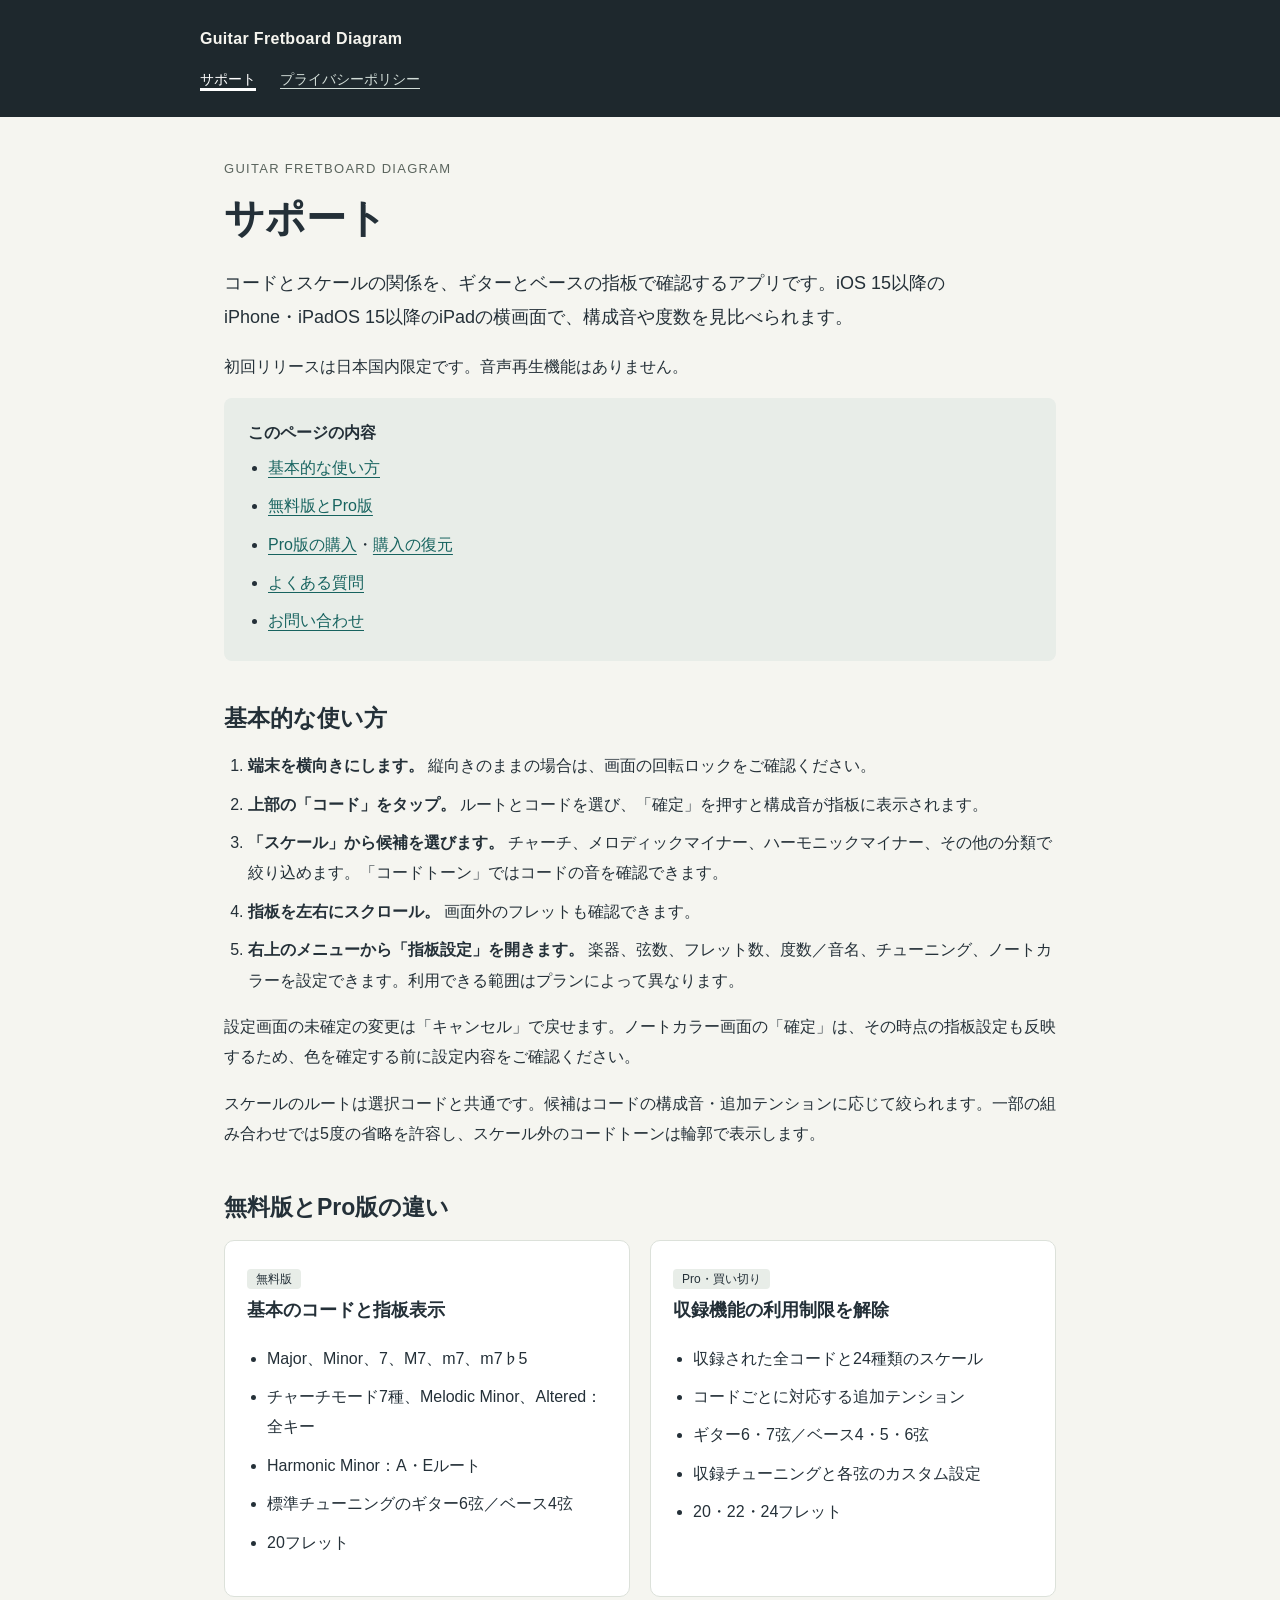
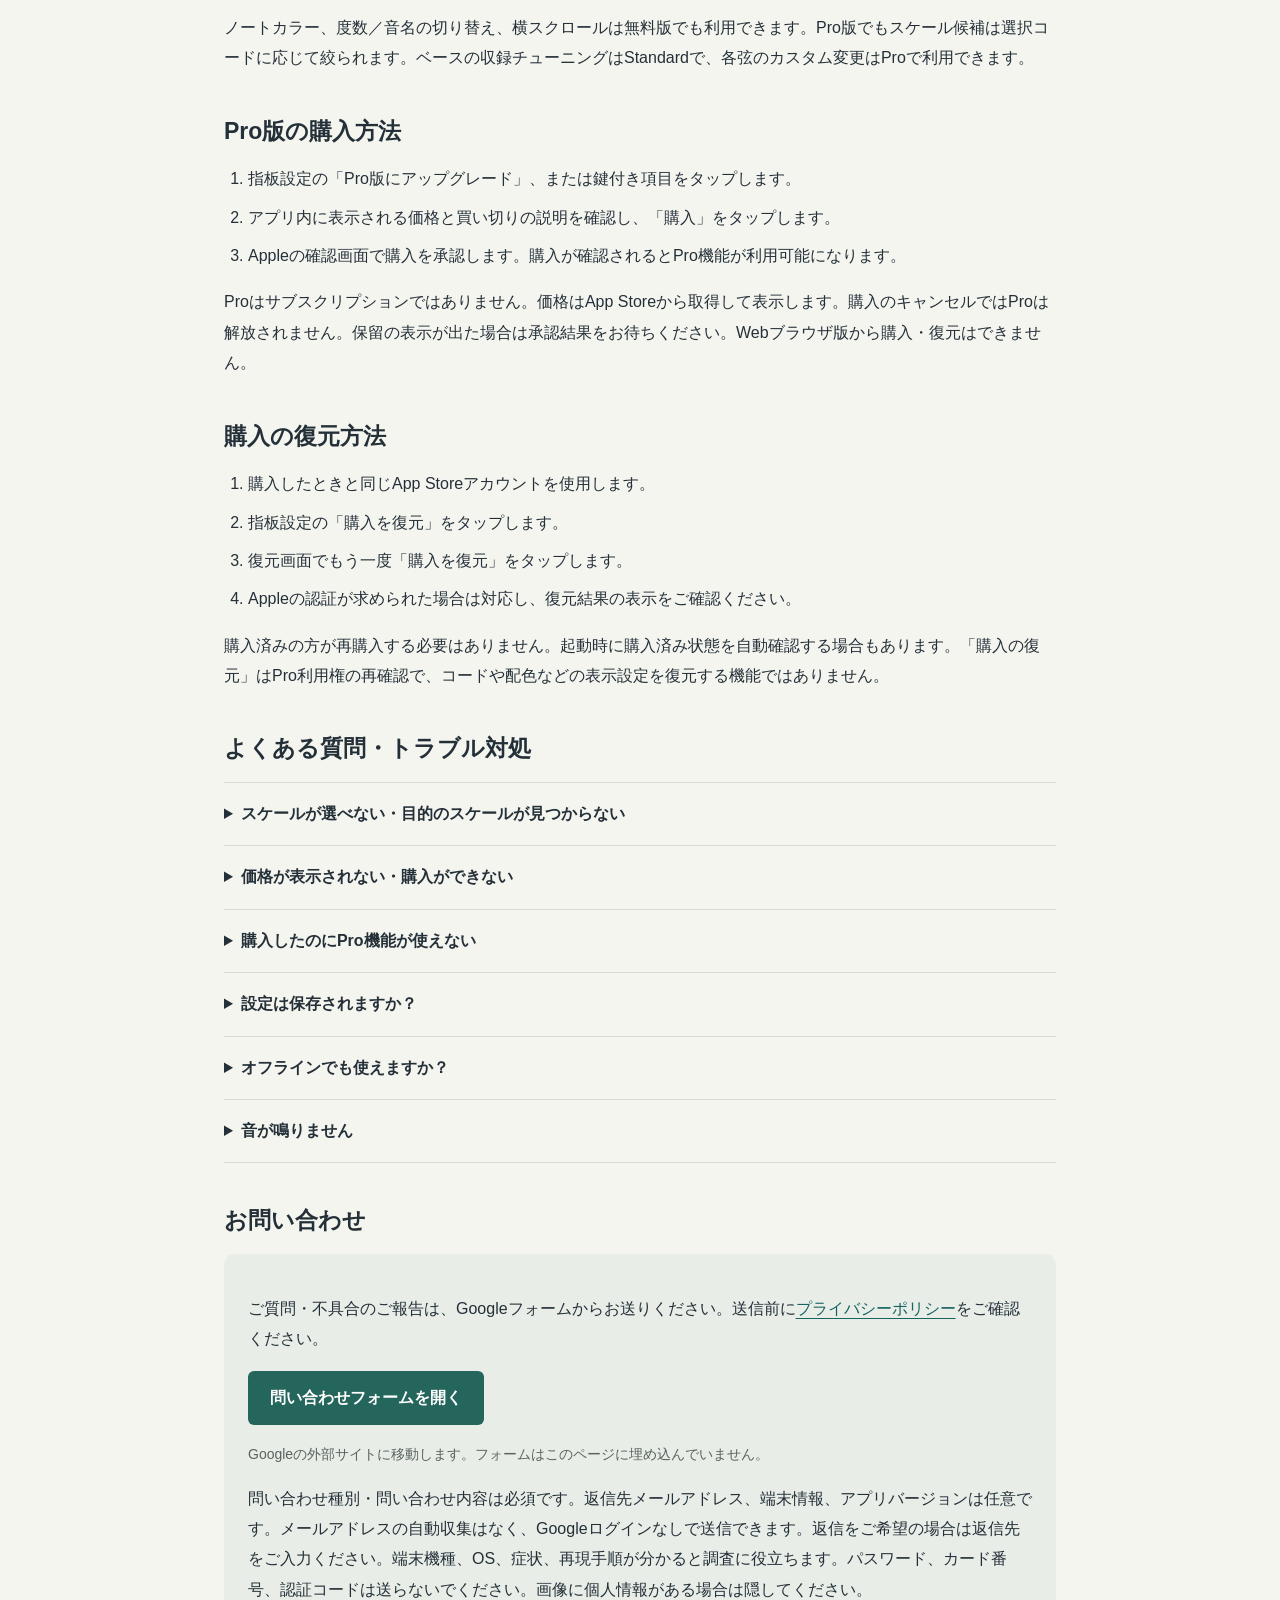
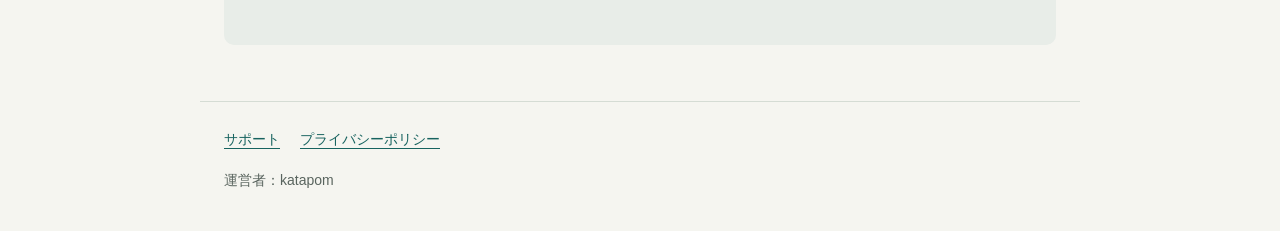
==== index.html @ 8c24adae "docs: add Japanese support and privacy policy website" ====
<!doctype html>
<html lang="ja"><head><meta charset="utf-8"><meta name="viewport" content="width=device-width, initial-scale=1"><meta name="referrer" content="no-referrer"><meta name="description" content="Guitar Fretboard Diagramのサポート。"><title>サポート | Guitar Fretboard Diagram</title><link rel="stylesheet" href="styles.css"></head>
<body><a class="skip" href="#main">本文へ移動</a><header class="site-header"><a class="brand" href="index.html">Guitar Fretboard Diagram</a><nav aria-label="ページ案内"><a href="index.html" aria-current="page">サポート</a><a href="privacy.html">プライバシーポリシー</a></nav></header><main id="main"><p class="eyebrow">GUITAR FRETBOARD DIAGRAM</p><h1>サポート</h1><p class="lead">コードとスケールの関係を、ギターとベースの指板で確認するアプリです。iOS 15以降のiPhone・iPadOS 15以降のiPadの横画面で、構成音や度数を見比べられます。</p><p>初回リリースは日本国内限定です。音声再生機能はありません。</p>
<nav class="toc" aria-label="目次"><strong>このページの内容</strong><ul><li><a href="#basics">基本的な使い方</a></li><li><a href="#plans">無料版とPro版</a></li><li><a href="#purchase">Pro版の購入</a>・<a href="#restore">購入の復元</a></li><li><a href="#faq">よくある質問</a></li><li><a href="#contact">お問い合わせ</a></li></ul></nav>
<section id="basics"><h2>基本的な使い方</h2><ol><li><strong>端末を横向きにします。</strong> 縦向きのままの場合は、画面の回転ロックをご確認ください。</li><li><strong>上部の「コード」をタップ。</strong> ルートとコードを選び、「確定」を押すと構成音が指板に表示されます。</li><li><strong>「スケール」から候補を選びます。</strong> チャーチ、メロディックマイナー、ハーモニックマイナー、その他の分類で絞り込めます。「コードトーン」ではコードの音を確認できます。</li><li><strong>指板を左右にスクロール。</strong> 画面外のフレットも確認できます。</li><li><strong>右上のメニューから「指板設定」を開きます。</strong> 楽器、弦数、フレット数、度数／音名、チューニング、ノートカラーを設定できます。利用できる範囲はプランによって異なります。</li></ol><p>設定画面の未確定の変更は「キャンセル」で戻せます。ノートカラー画面の「確定」は、その時点の指板設定も反映するため、色を確定する前に設定内容をご確認ください。</p><p>スケールのルートは選択コードと共通です。候補はコードの構成音・追加テンションに応じて絞られます。一部の組み合わせでは5度の省略を許容し、スケール外のコードトーンは輪郭で表示します。</p></section>
<section id="plans"><h2>無料版とPro版の違い</h2><div class="cards"><article class="card"><span class="tag">無料版</span><h3>基本のコードと指板表示</h3><ul><li>Major、Minor、7、M7、m7、m7♭5</li><li>チャーチモード7種、Melodic Minor、Altered：全キー</li><li>Harmonic Minor：A・Eルート</li><li>標準チューニングのギター6弦／ベース4弦</li><li>20フレット</li></ul></article><article class="card"><span class="tag">Pro・買い切り</span><h3>収録機能の利用制限を解除</h3><ul><li>収録された全コードと24種類のスケール</li><li>コードごとに対応する追加テンション</li><li>ギター6・7弦／ベース4・5・6弦</li><li>収録チューニングと各弦のカスタム設定</li><li>20・22・24フレット</li></ul></article></div><p>ノートカラー、度数／音名の切り替え、横スクロールは無料版でも利用できます。Pro版でもスケール候補は選択コードに応じて絞られます。ベースの収録チューニングはStandardで、各弦のカスタム変更はProで利用できます。</p></section>
<section id="purchase"><h2>Pro版の購入方法</h2><ol><li>指板設定の「Pro版にアップグレード」、または鍵付き項目をタップします。</li><li>アプリ内に表示される価格と買い切りの説明を確認し、「購入」をタップします。</li><li>Appleの確認画面で購入を承認します。購入が確認されるとPro機能が利用可能になります。</li></ol><p>Proはサブスクリプションではありません。価格はApp Storeから取得して表示します。購入のキャンセルではProは解放されません。保留の表示が出た場合は承認結果をお待ちください。Webブラウザ版から購入・復元はできません。</p></section>
<section id="restore"><h2>購入の復元方法</h2><ol><li>購入したときと同じApp Storeアカウントを使用します。</li><li>指板設定の「購入を復元」をタップします。</li><li>復元画面でもう一度「購入を復元」をタップします。</li><li>Appleの認証が求められた場合は対応し、復元結果の表示をご確認ください。</li></ol><p>購入済みの方が再購入する必要はありません。起動時に購入済み状態を自動確認する場合もあります。「購入の復元」はPro利用権の再確認で、コードや配色などの表示設定を復元する機能ではありません。</p></section>
<section id="faq"><h2>よくある質問・トラブル対処</h2>
<details><summary>スケールが選べない・目的のスケールが見つからない</summary><p>先にコードを選んでください。候補はコードと追加テンションに応じて変わります。分類を「すべて」に戻して確認してください。候補にないスケールを単独で選ぶことはできません。鍵付き候補はPro限定です。</p></details>
<details><summary>価格が表示されない・購入ができない</summary><p>通信状態と端末のアプリ内購入制限をご確認のうえ、Pro画面の「再確認」をお試しください。Apple Accountや支払いの問題はAppleの設定もご確認ください。</p></details>
<details><summary>購入したのにPro機能が使えない</summary><p>アプリを終了して開き直し、購入時と同じApp Storeアカウントで「購入を復元」をお試しください。解決しない場合は下記窓口へご連絡ください。確認のために再購入したり、購入履歴を消去したりする必要はありません。</p></details>
<details><summary>設定は保存されますか？</summary><p>確定したコード・スケール・指板設定は端末内に保存されます。アプリ独自のクラウド同期はありません。アプリの削除等で設定が失われる場合があるため、不具合対処としての削除は慎重に行ってください。保存エラーが表示された場合、現在の表示に反映されていても次回起動時の復元は保証されません。</p></details>
<details><summary>オフラインでも使えますか？</summary><p>指板の計算・描画は端末内で行います。商品情報の取得・購入・復元には通信が必要になる場合があります。オフライン時の購入権限確認を含むすべての動作は保証していません。</p></details>
<details><summary>音が鳴りません</summary><p>本アプリは指板上の音を視覚的に確認するアプリです。音声再生には対応していません。</p></details></section>
<section id="contact"><h2>お問い合わせ</h2><div class="contact"><p>ご質問・不具合のご報告は、Googleフォームからお送りください。送信前に<a href="privacy.html">プライバシーポリシー</a>をご確認ください。</p><p><a class="button" href="https://docs.google.com/forms/d/e/1FAIpQLScnGEa3YlONoe1XNNEjUxwonOqT7G28QHAEeaNeL3XfKKXX0g/viewform" rel="external noreferrer">問い合わせフォームを開く</a></p><p class="small">Googleの外部サイトに移動します。フォームはこのページに埋め込んでいません。</p><p>問い合わせ種別・問い合わせ内容は必須です。返信先メールアドレス、端末情報、アプリバージョンは任意です。メールアドレスの自動収集はなく、Googleログインなしで送信できます。返信をご希望の場合は返信先をご入力ください。端末機種、OS、症状、再現手順が分かると調査に役立ちます。パスワード、カード番号、認証コードは送らないでください。画像に個人情報がある場合は隠してください。</p></div></section></main><footer><a href="index.html">サポート</a><a href="privacy.html">プライバシーポリシー</a><p>運営者：katapom</p></footer></body></html>
---- styles.css ----
*{box-sizing:border-box}html{scroll-behavior:smooth}body{margin:0;background:#f5f5f0;color:#243038;font-family:-apple-system,BlinkMacSystemFont,"Helvetica Neue","Hiragino Kaku Gothic ProN",Meiryo,sans-serif;font-size:16px;line-height:1.9;overflow-wrap:anywhere}a{color:#17635f;text-underline-offset:4px}a:focus-visible,summary:focus-visible{outline:3px solid #a67421;outline-offset:4px}.skip{position:absolute;left:16px;top:-100px}.skip:focus{top:12px;background:white;padding:8px;z-index:3}.site-header{background:#1e282d;color:#f6f5ef;padding:24px max(20px,calc((100% - 880px)/2))}.brand{color:inherit;text-decoration:none;font-weight:700;letter-spacing:.02em}.site-header nav{display:flex;gap:24px;flex-wrap:wrap;margin-top:12px}.site-header nav a{color:#d2ddd8;font-size:14px}.site-header nav [aria-current]{color:#fff;text-decoration-thickness:3px}main{max-width:880px;margin:0 auto;padding:40px 24px 56px}h1{font-size:clamp(27px,5vw,40px);line-height:1.4;margin:8px 0 20px}h2{font-size:23px;line-height:1.5;margin:40px 0 16px}h3{font-size:18px;margin:22px 0 8px}.eyebrow{font-size:13px;letter-spacing:.1em;color:#5b655e;margin:0}.lead{font-size:18px;max-width:42em}.toc{background:#e8ede8;padding:20px 24px;border-radius:8px}.toc ul{margin:4px 0;padding-left:20px}.cards{display:grid;grid-template-columns:1fr 1fr;gap:20px}.card{background:white;padding:22px;border:1px solid #dce1da;border-radius:10px}.card h3{margin-top:0}.card ul{padding-left:20px}.tag{font-size:12px;background:#e8ede8;padding:3px 9px;border-radius:4px}li+li{margin-top:8px}ol{padding-left:24px}details{border-top:1px solid #d5dcd4;padding:16px 0}details:last-child{border-bottom:1px solid #d5dcd4}summary{font-weight:600;cursor:pointer}details p{margin:12px 0}.contact{background:#e8ede8;padding:24px;border-radius:10px}.button{display:inline-block;padding:12px 22px;background:#24665c;color:#fff;border-radius:6px;text-decoration:none;font-weight:600}footer{border-top:1px solid #d5dcd4;max-width:880px;margin:auto;padding:24px;font-size:14px;color:#59645e}footer a{margin-right:20px}.small{font-size:14px;color:#59645e}section{scroll-margin-top:20px}@media(max-width:600px){main{padding:28px 20px 40px}.site-header{padding:20px}.cards{grid-template-columns:1fr;gap:16px}h2{font-size:21px}.card{padding:18px}.toc{padding:16px 20px}.contact{padding:20px}}@media(prefers-reduced-motion:reduce){html{scroll-behavior:auto}}
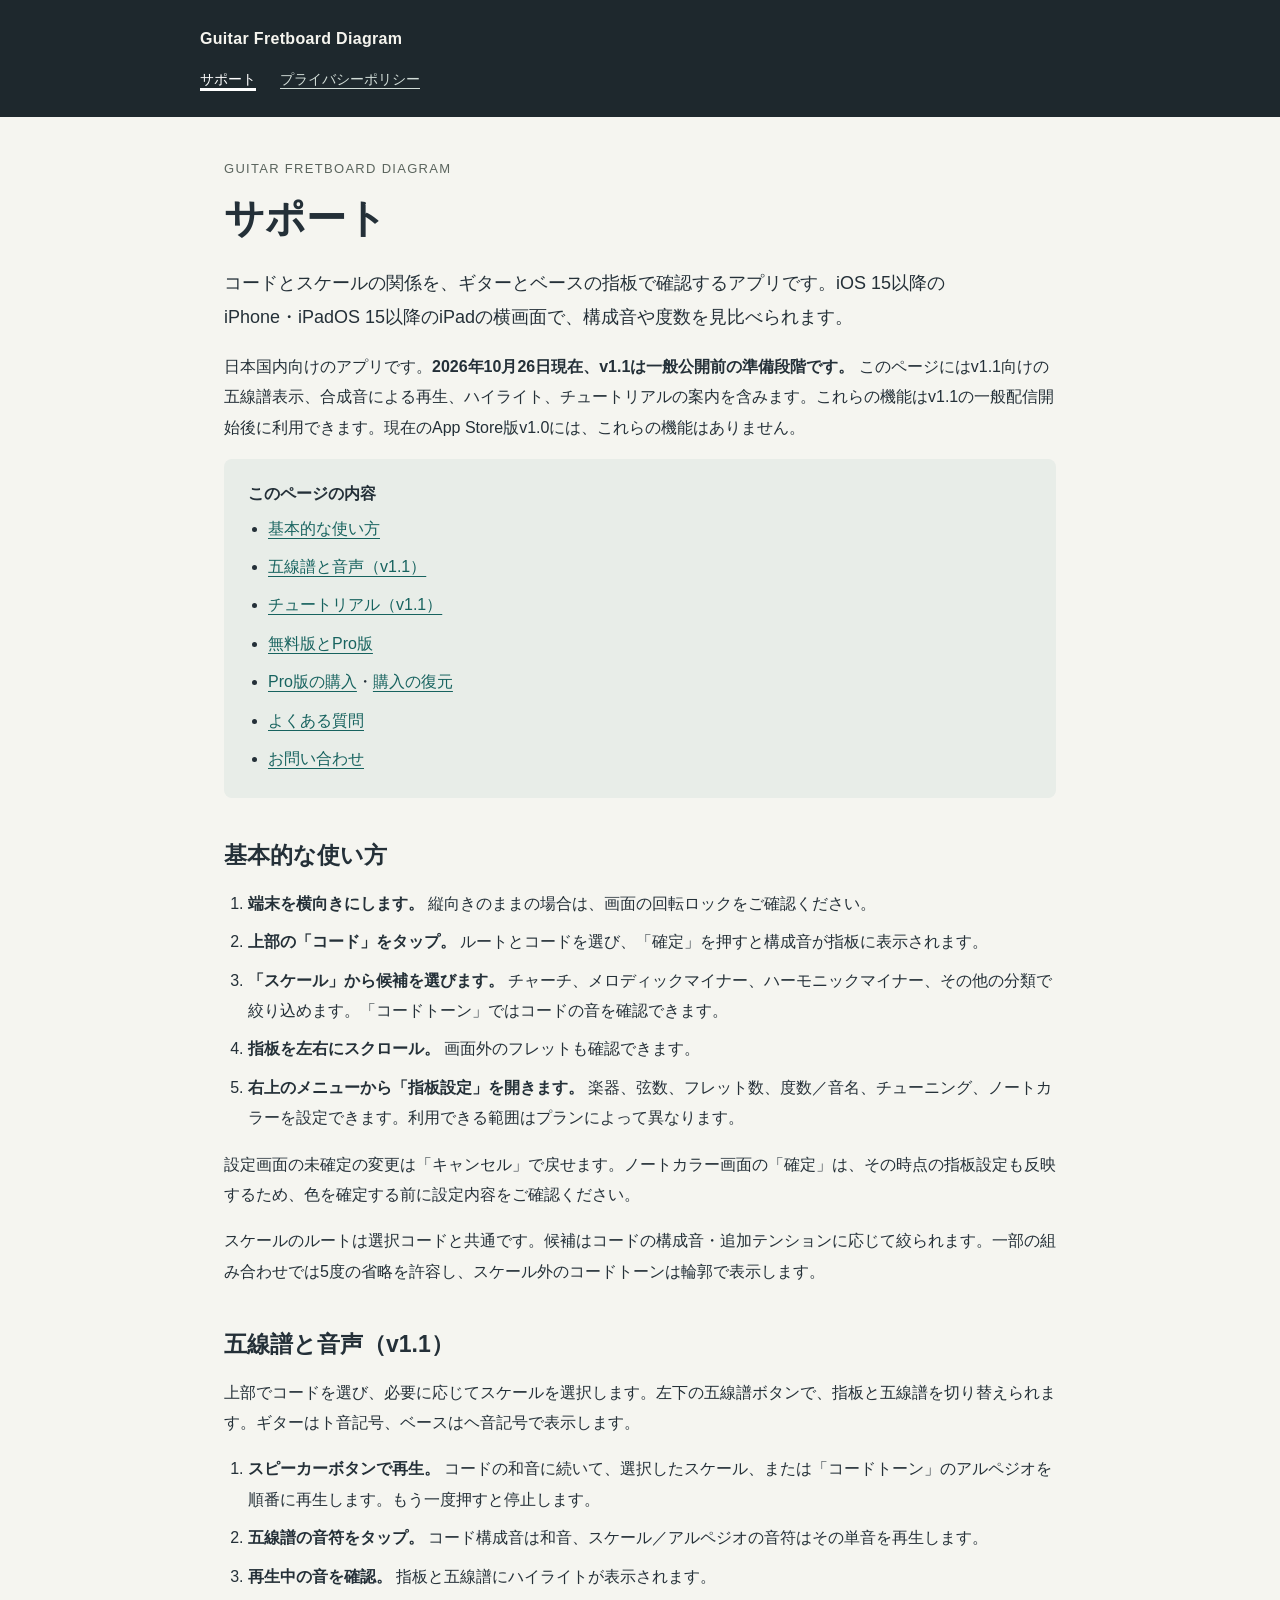
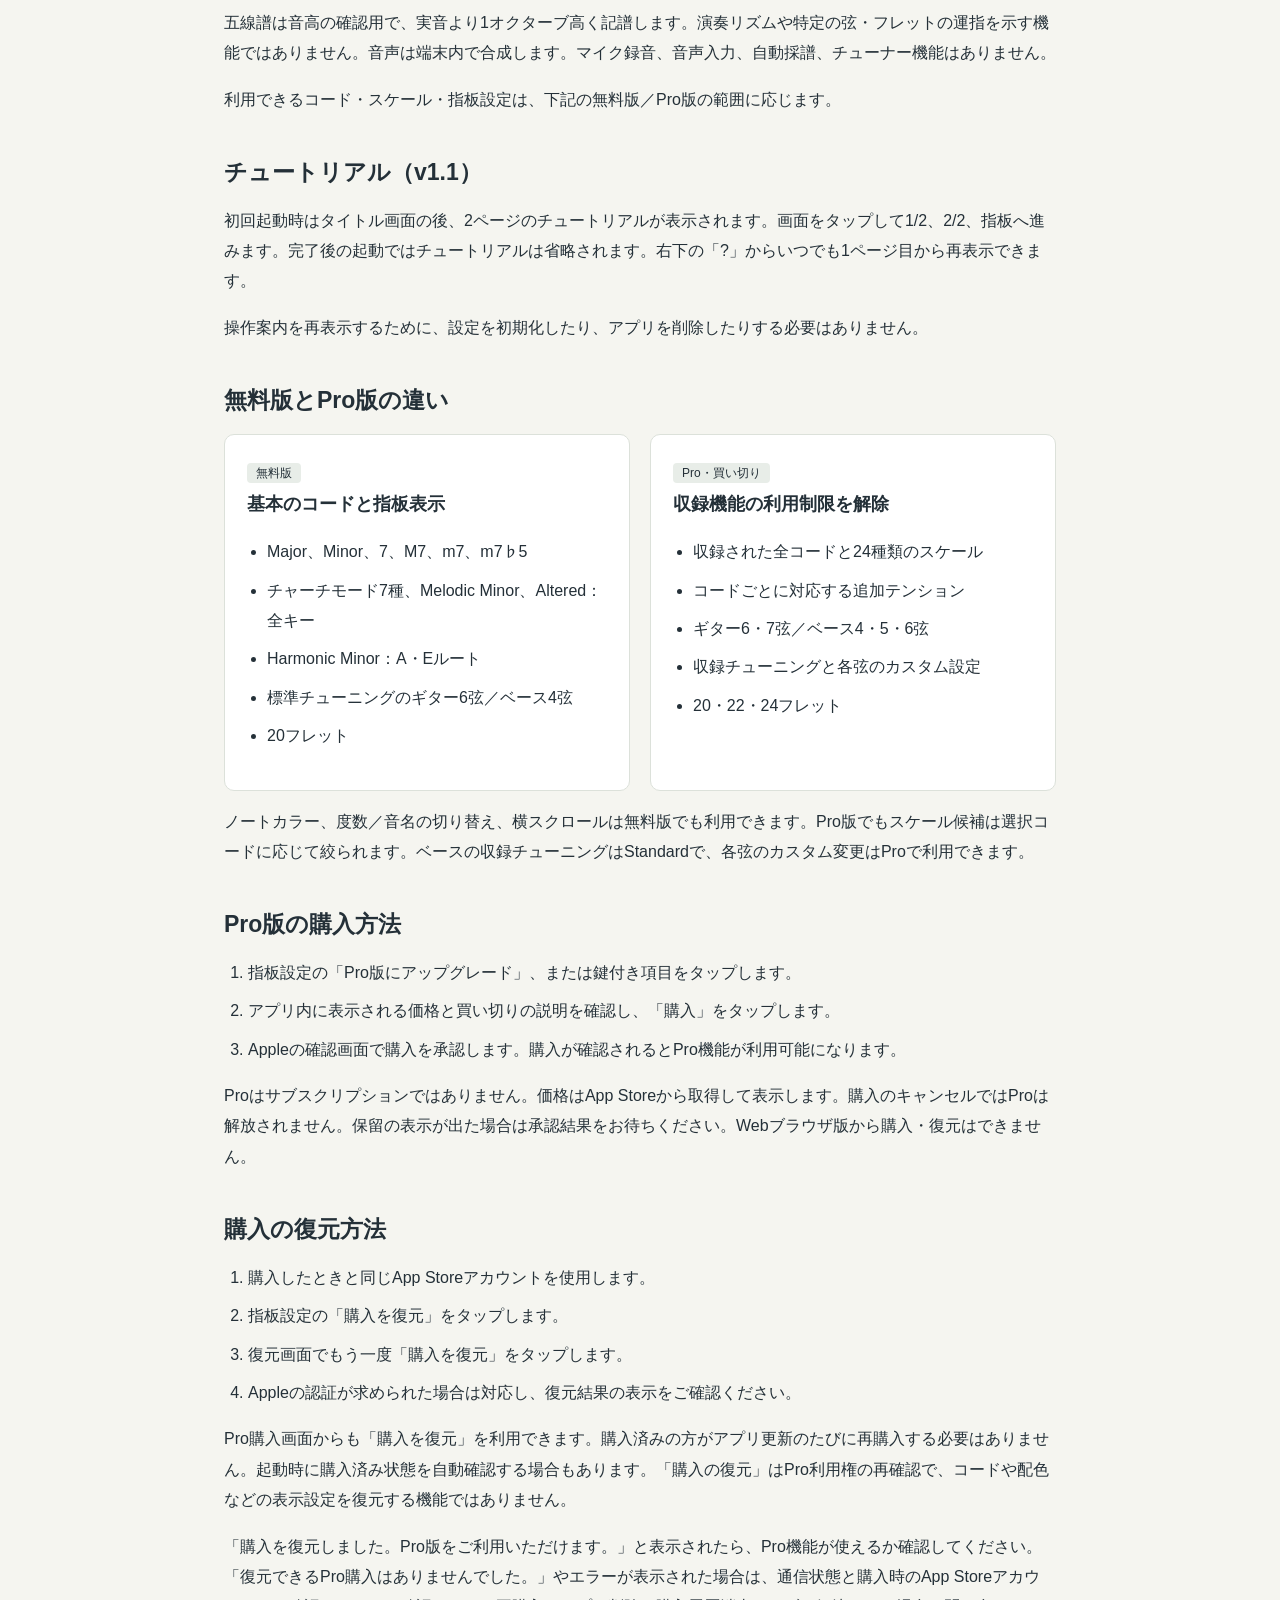
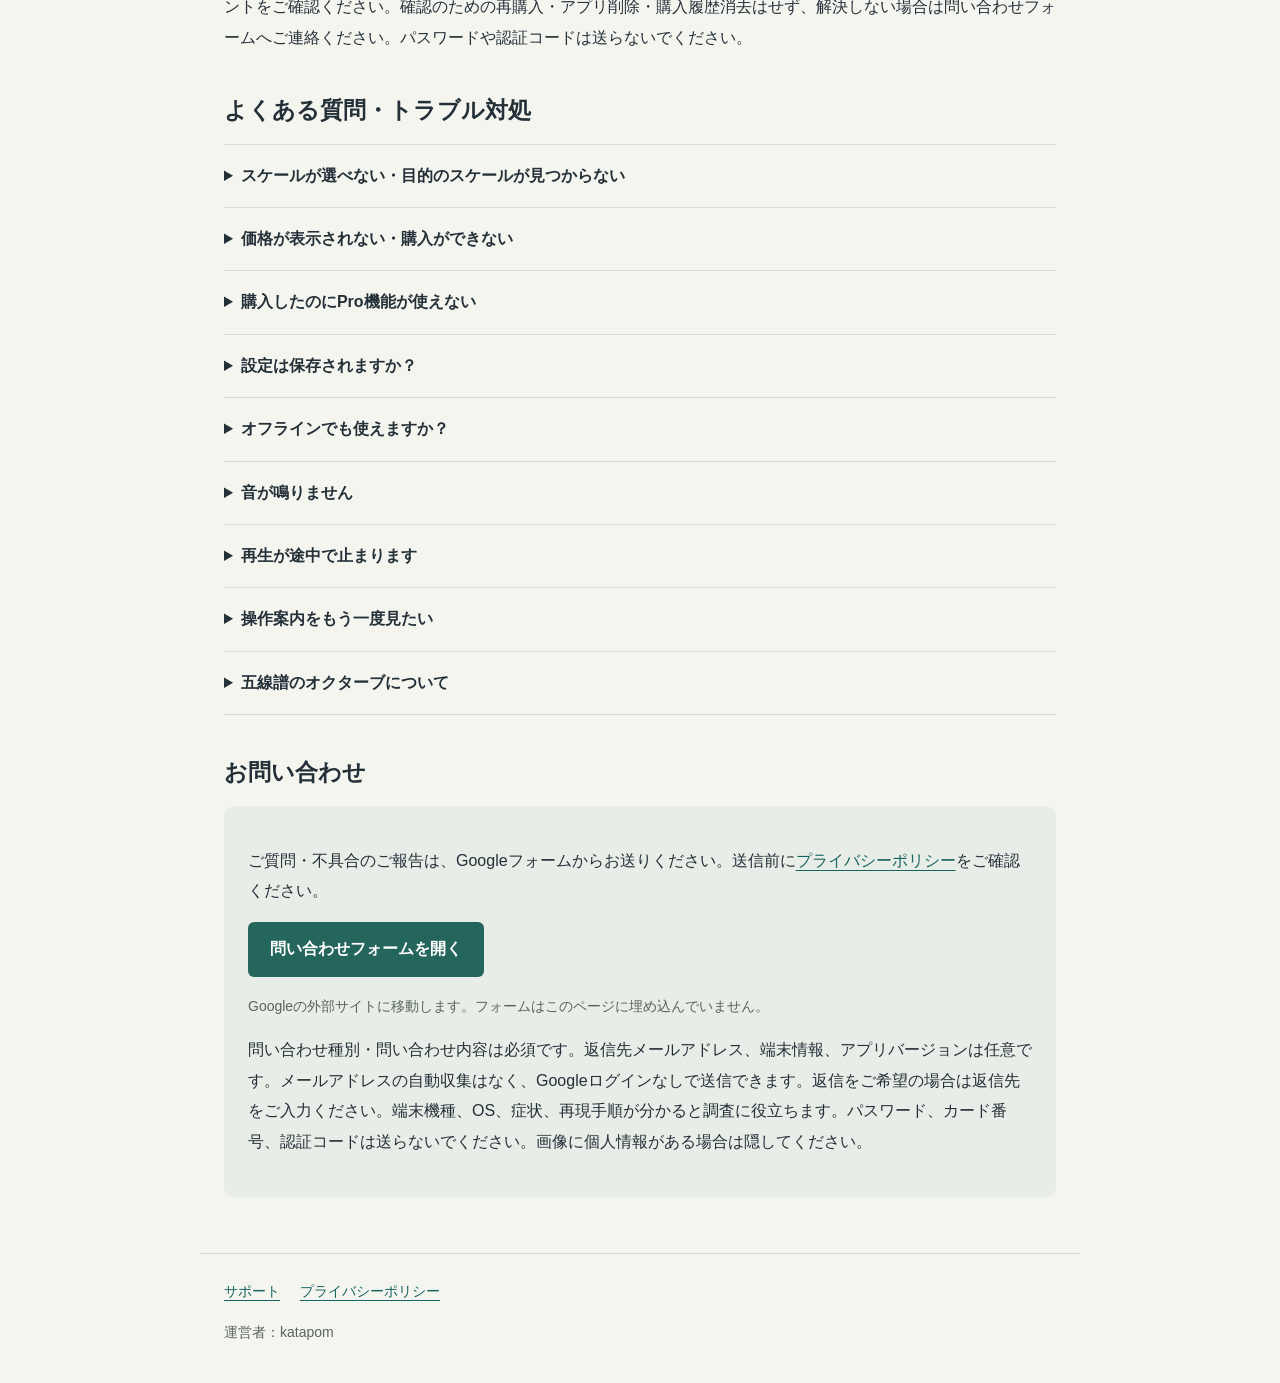
==== commit 1685694a: "docs: update support guidance for v1.1" ====
--- a/index.html
+++ b/index.html
@@ -1,16 +1,25 @@
 <!doctype html>
 <html lang="ja"><head><meta charset="utf-8"><meta name="viewport" content="width=device-width, initial-scale=1"><meta name="referrer" content="no-referrer"><meta name="description" content="Guitar Fretboard Diagramのサポート。"><title>サポート | Guitar Fretboard Diagram</title><link rel="stylesheet" href="styles.css"></head>
-<body><a class="skip" href="#main">本文へ移動</a><header class="site-header"><a class="brand" href="index.html">Guitar Fretboard Diagram</a><nav aria-label="ページ案内"><a href="index.html" aria-current="page">サポート</a><a href="privacy.html">プライバシーポリシー</a></nav></header><main id="main"><p class="eyebrow">GUITAR FRETBOARD DIAGRAM</p><h1>サポート</h1><p class="lead">コードとスケールの関係を、ギターとベースの指板で確認するアプリです。iOS 15以降のiPhone・iPadOS 15以降のiPadの横画面で、構成音や度数を見比べられます。</p><p>初回リリースは日本国内限定です。音声再生機能はありません。</p>
-<nav class="toc" aria-label="目次"><strong>このページの内容</strong><ul><li><a href="#basics">基本的な使い方</a></li><li><a href="#plans">無料版とPro版</a></li><li><a href="#purchase">Pro版の購入</a>・<a href="#restore">購入の復元</a></li><li><a href="#faq">よくある質問</a></li><li><a href="#contact">お問い合わせ</a></li></ul></nav>
+<body><a class="skip" href="#main">本文へ移動</a><header class="site-header"><a class="brand" href="index.html">Guitar Fretboard Diagram</a><nav aria-label="ページ案内"><a href="index.html" aria-current="page">サポート</a><a href="privacy.html">プライバシーポリシー</a></nav></header><main id="main"><p class="eyebrow">GUITAR FRETBOARD DIAGRAM</p><h1>サポート</h1><p class="lead">コードとスケールの関係を、ギターとベースの指板で確認するアプリです。iOS 15以降のiPhone・iPadOS 15以降のiPadの横画面で、構成音や度数を見比べられます。</p><p>日本国内向けのアプリです。<strong>2026年10月26日現在、v1.1は一般公開前の準備段階です。</strong> このページにはv1.1向けの五線譜表示、合成音による再生、ハイライト、チュートリアルの案内を含みます。これらの機能はv1.1の一般配信開始後に利用できます。現在のApp Store版v1.0には、これらの機能はありません。</p>
+<nav class="toc" aria-label="目次"><strong>このページの内容</strong><ul><li><a href="#basics">基本的な使い方</a></li><li><a href="#notation-audio">五線譜と音声（v1.1）</a></li><li><a href="#tutorial">チュートリアル（v1.1）</a></li><li><a href="#plans">無料版とPro版</a></li><li><a href="#purchase">Pro版の購入</a>・<a href="#restore">購入の復元</a></li><li><a href="#faq">よくある質問</a></li><li><a href="#contact">お問い合わせ</a></li></ul></nav>
 <section id="basics"><h2>基本的な使い方</h2><ol><li><strong>端末を横向きにします。</strong> 縦向きのままの場合は、画面の回転ロックをご確認ください。</li><li><strong>上部の「コード」をタップ。</strong> ルートとコードを選び、「確定」を押すと構成音が指板に表示されます。</li><li><strong>「スケール」から候補を選びます。</strong> チャーチ、メロディックマイナー、ハーモニックマイナー、その他の分類で絞り込めます。「コードトーン」ではコードの音を確認できます。</li><li><strong>指板を左右にスクロール。</strong> 画面外のフレットも確認できます。</li><li><strong>右上のメニューから「指板設定」を開きます。</strong> 楽器、弦数、フレット数、度数／音名、チューニング、ノートカラーを設定できます。利用できる範囲はプランによって異なります。</li></ol><p>設定画面の未確定の変更は「キャンセル」で戻せます。ノートカラー画面の「確定」は、その時点の指板設定も反映するため、色を確定する前に設定内容をご確認ください。</p><p>スケールのルートは選択コードと共通です。候補はコードの構成音・追加テンションに応じて絞られます。一部の組み合わせでは5度の省略を許容し、スケール外のコードトーンは輪郭で表示します。</p></section>
+<section id="notation-audio"><h2>五線譜と音声（v1.1）</h2>
+<p>上部でコードを選び、必要に応じてスケールを選択します。左下の五線譜ボタンで、指板と五線譜を切り替えられます。ギターはト音記号、ベースはヘ音記号で表示します。</p>
+<ol><li><strong>スピーカーボタンで再生。</strong> コードの和音に続いて、選択したスケール、または「コードトーン」のアルペジオを順番に再生します。もう一度押すと停止します。</li><li><strong>五線譜の音符をタップ。</strong> コード構成音は和音、スケール／アルペジオの音符はその単音を再生します。</li><li><strong>再生中の音を確認。</strong> 指板と五線譜にハイライトが表示されます。</li></ol>
+<p>五線譜は音高の確認用で、実音より1オクターブ高く記譜します。演奏リズムや特定の弦・フレットの運指を示す機能ではありません。音声は端末内で合成します。マイク録音、音声入力、自動採譜、チューナー機能はありません。</p>
+<p>利用できるコード・スケール・指板設定は、下記の無料版／Pro版の範囲に応じます。</p></section>
+<section id="tutorial"><h2>チュートリアル（v1.1）</h2><p>初回起動時はタイトル画面の後、2ページのチュートリアルが表示されます。画面をタップして1/2、2/2、指板へ進みます。完了後の起動ではチュートリアルは省略されます。右下の「?」からいつでも1ページ目から再表示できます。</p><p>操作案内を再表示するために、設定を初期化したり、アプリを削除したりする必要はありません。</p></section>
 <section id="plans"><h2>無料版とPro版の違い</h2><div class="cards"><article class="card"><span class="tag">無料版</span><h3>基本のコードと指板表示</h3><ul><li>Major、Minor、7、M7、m7、m7♭5</li><li>チャーチモード7種、Melodic Minor、Altered：全キー</li><li>Harmonic Minor：A・Eルート</li><li>標準チューニングのギター6弦／ベース4弦</li><li>20フレット</li></ul></article><article class="card"><span class="tag">Pro・買い切り</span><h3>収録機能の利用制限を解除</h3><ul><li>収録された全コードと24種類のスケール</li><li>コードごとに対応する追加テンション</li><li>ギター6・7弦／ベース4・5・6弦</li><li>収録チューニングと各弦のカスタム設定</li><li>20・22・24フレット</li></ul></article></div><p>ノートカラー、度数／音名の切り替え、横スクロールは無料版でも利用できます。Pro版でもスケール候補は選択コードに応じて絞られます。ベースの収録チューニングはStandardで、各弦のカスタム変更はProで利用できます。</p></section>
 <section id="purchase"><h2>Pro版の購入方法</h2><ol><li>指板設定の「Pro版にアップグレード」、または鍵付き項目をタップします。</li><li>アプリ内に表示される価格と買い切りの説明を確認し、「購入」をタップします。</li><li>Appleの確認画面で購入を承認します。購入が確認されるとPro機能が利用可能になります。</li></ol><p>Proはサブスクリプションではありません。価格はApp Storeから取得して表示します。購入のキャンセルではProは解放されません。保留の表示が出た場合は承認結果をお待ちください。Webブラウザ版から購入・復元はできません。</p></section>
-<section id="restore"><h2>購入の復元方法</h2><ol><li>購入したときと同じApp Storeアカウントを使用します。</li><li>指板設定の「購入を復元」をタップします。</li><li>復元画面でもう一度「購入を復元」をタップします。</li><li>Appleの認証が求められた場合は対応し、復元結果の表示をご確認ください。</li></ol><p>購入済みの方が再購入する必要はありません。起動時に購入済み状態を自動確認する場合もあります。「購入の復元」はPro利用権の再確認で、コードや配色などの表示設定を復元する機能ではありません。</p></section>
+<section id="restore"><h2>購入の復元方法</h2><ol><li>購入したときと同じApp Storeアカウントを使用します。</li><li>指板設定の「購入を復元」をタップします。</li><li>復元画面でもう一度「購入を復元」をタップします。</li><li>Appleの認証が求められた場合は対応し、復元結果の表示をご確認ください。</li></ol><p>Pro購入画面からも「購入を復元」を利用できます。購入済みの方がアプリ更新のたびに再購入する必要はありません。起動時に購入済み状態を自動確認する場合もあります。「購入の復元」はPro利用権の再確認で、コードや配色などの表示設定を復元する機能ではありません。</p><p>「購入を復元しました。Pro版をご利用いただけます。」と表示されたら、Pro機能が使えるか確認してください。「復元できるPro購入はありませんでした。」やエラーが表示された場合は、通信状態と購入時のApp Storeアカウントをご確認ください。確認のための再購入・アプリ削除・購入履歴消去はせず、解決しない場合は問い合わせフォームへご連絡ください。パスワードや認証コードは送らないでください。</p></section>
 <section id="faq"><h2>よくある質問・トラブル対処</h2>
 <details><summary>スケールが選べない・目的のスケールが見つからない</summary><p>先にコードを選んでください。候補はコードと追加テンションに応じて変わります。分類を「すべて」に戻して確認してください。候補にないスケールを単独で選ぶことはできません。鍵付き候補はPro限定です。</p></details>
 <details><summary>価格が表示されない・購入ができない</summary><p>通信状態と端末のアプリ内購入制限をご確認のうえ、Pro画面の「再確認」をお試しください。Apple Accountや支払いの問題はAppleの設定もご確認ください。</p></details>
 <details><summary>購入したのにPro機能が使えない</summary><p>アプリを終了して開き直し、購入時と同じApp Storeアカウントで「購入を復元」をお試しください。解決しない場合は下記窓口へご連絡ください。確認のために再購入したり、購入履歴を消去したりする必要はありません。</p></details>
 <details><summary>設定は保存されますか？</summary><p>確定したコード・スケール・指板設定は端末内に保存されます。アプリ独自のクラウド同期はありません。アプリの削除等で設定が失われる場合があるため、不具合対処としての削除は慎重に行ってください。保存エラーが表示された場合、現在の表示に反映されていても次回起動時の復元は保証されません。</p></details>
 <details><summary>オフラインでも使えますか？</summary><p>指板の計算・描画は端末内で行います。商品情報の取得・購入・復元には通信が必要になる場合があります。オフライン時の購入権限確認を含むすべての動作は保証していません。</p></details>
-<details><summary>音が鳴りません</summary><p>本アプリは指板上の音を視覚的に確認するアプリです。音声再生には対応していません。</p></details></section>
+<details><summary>音が鳴りません</summary><p>v1.0は音声再生に対応していません。v1.1では、先にコードを選び、スピーカーボタンを押してください。端末の音量、Bluetooth機器・イヤホン等の音声出力先を確認してください。五線譜の音符をタップして和音／単音を再生することもできます。エラーが表示される場合は、その文面と再現手順を問い合わせフォームへお知らせください。</p></details>
+<details><summary>再生が途中で止まります</summary><p>スピーカーボタンの再押下、コード・スケール・楽器の変更、アプリが背面へ移った場合などに再生は停止します。バックグラウンドで演奏を続ける機能ではありません。</p></details>
+<details><summary>操作案内をもう一度見たい</summary><p>v1.1では画面右下の「?」から、2ページのチュートリアルを再表示できます。アプリ削除や設定初期化は不要です。</p></details>
+<details><summary>五線譜のオクターブについて</summary><p>五線譜は実音より1オクターブ高く記譜します。画面下の注記をご確認ください。音高を確認するための表示で、リズム譜ではありません。</p></details></section>
 <section id="contact"><h2>お問い合わせ</h2><div class="contact"><p>ご質問・不具合のご報告は、Googleフォームからお送りください。送信前に<a href="privacy.html">プライバシーポリシー</a>をご確認ください。</p><p><a class="button" href="https://docs.google.com/forms/d/e/1FAIpQLScnGEa3YlONoe1XNNEjUxwonOqT7G28QHAEeaNeL3XfKKXX0g/viewform" rel="external noreferrer">問い合わせフォームを開く</a></p><p class="small">Googleの外部サイトに移動します。フォームはこのページに埋め込んでいません。</p><p>問い合わせ種別・問い合わせ内容は必須です。返信先メールアドレス、端末情報、アプリバージョンは任意です。メールアドレスの自動収集はなく、Googleログインなしで送信できます。返信をご希望の場合は返信先をご入力ください。端末機種、OS、症状、再現手順が分かると調査に役立ちます。パスワード、カード番号、認証コードは送らないでください。画像に個人情報がある場合は隠してください。</p></div></section></main><footer><a href="index.html">サポート</a><a href="privacy.html">プライバシーポリシー</a><p>運営者：katapom</p></footer></body></html>
